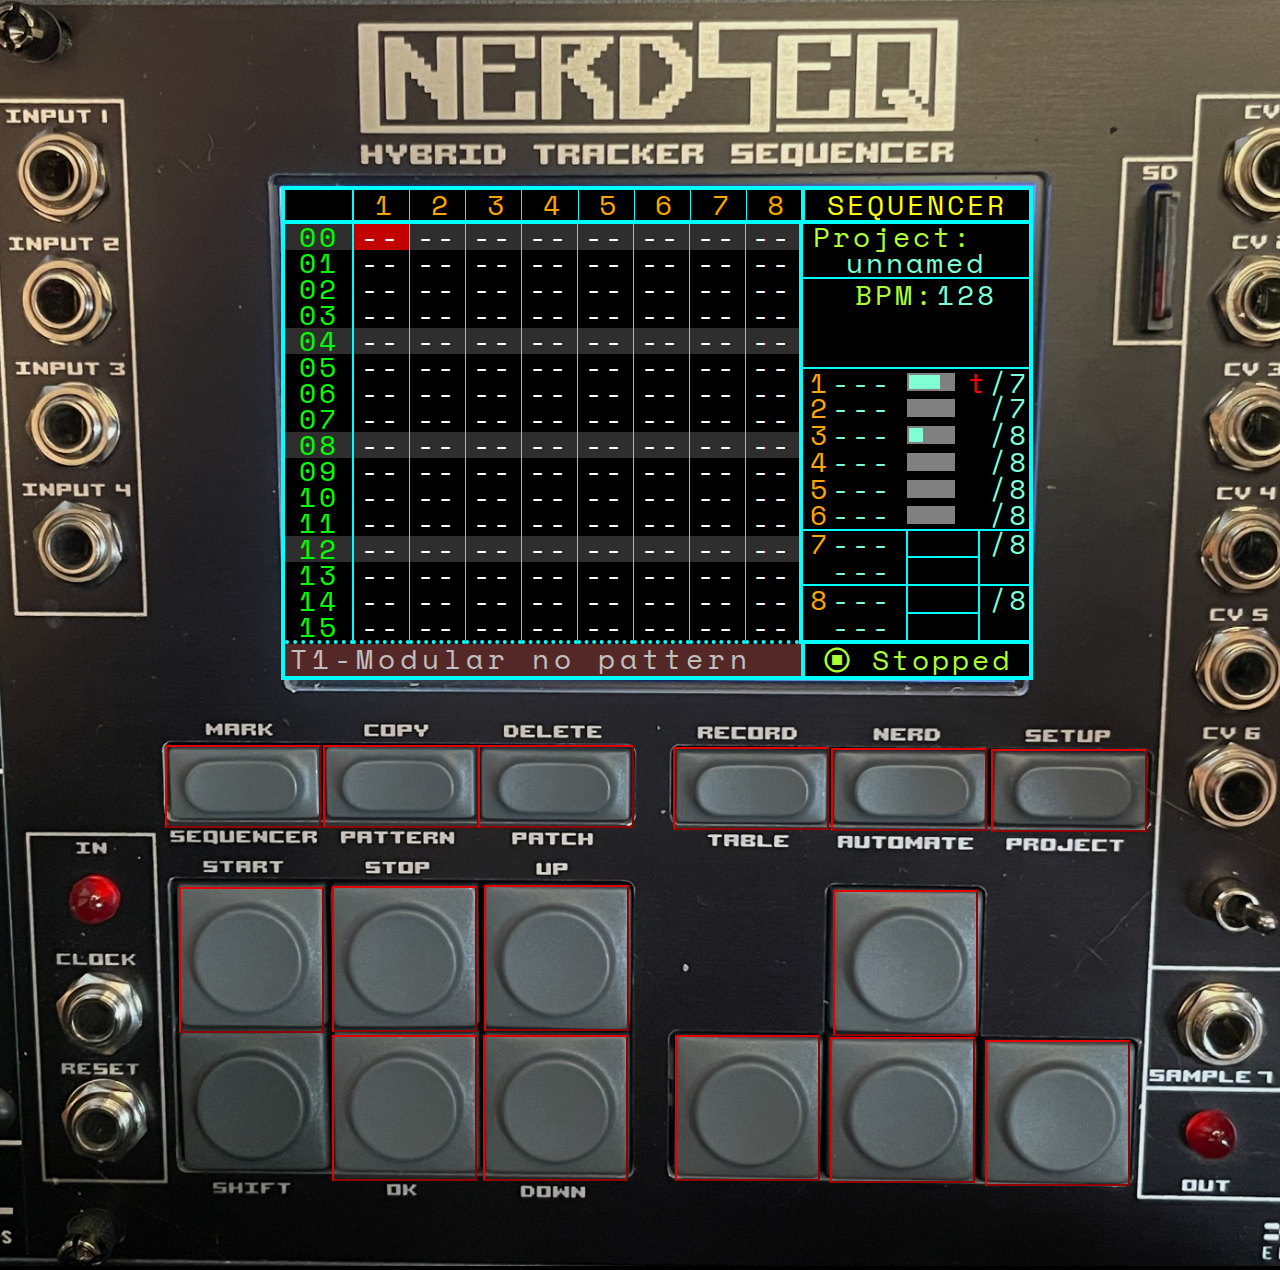
==== index.html @ 9faca922 "Got systemMenu moving of selected item to work. Moved general functions into menu.js so can be used " ====
<!DOCTYPE html>
<html>
  <!--------------------------------------------------------------------------------->
  <!-- the header has all the includes -->
  <!--------------------------------------------------------------------------------->
  <header>
    <script src="https://ajax.googleapis.com/ajax/libs/jquery/3.4.0/jquery.min.js"></script>
    <script src="js/buttons.js"></script>
    <script src="js/main.js"></script>
    <script src="js/menus.js"></script>
    <script src="js/projectData.js"></script>
    <script src="js/sequencerScreen.js"></script>    
    <script src="js/patternScreen.js"></script>    
    <script src="js/patchScreen.js"></script>    
    <script src="js/tableScreen.js"></script>   

    <script src="js/contextMenu.js"></script>    
    <script src="js/screenSelectMenu.js"></script>    
    <script src="js/projectMenu.js"></script>    
    <script src="js/systemMenu.js"></script>    

    <script src="js/automateScreen.js"></script> 
    <script src="js/envelopeScreen.js"></script> 
    <script src="js/i2cScreen.js"></script> 
    <script src="js/inputRecordScreen.js"></script> 
    <script src="js/mappingScreen.js"></script> 
    <script src="js/midiScreen.js"></script> 
    <script src="js/randomRangesScreen.js"></script> 
    <script src="js/scaleQuantizeScreen.js"></script> 
    <script src="js/trackScreen.js"></script> 

    <link rel="preconnect" href="https://fonts.googleapis.com">
    <link rel="preconnect" href="https://fonts.gstatic.com" crossorigin>

    <!-- Load in Space Mono font from Google. Not using pixelated one because couldn't find adequaet match -->
    <link href="https://fonts.googleapis.com/css2?family=Space+Mono:ital,wght@0,400;0,700;1,400;1,700&family=VT323&display=swap" rel="stylesheet">

    <!-- Load in material symbols font so can display things like pause/play/record/musical note/etc.
         Note: setting specific opsz=30, wght=600, fill=0, GRAD=200 to get icons to look good.
         This is described at https://developers.google.com/fonts/docs/material_symbols -->
    <link href="https://fonts.googleapis.com/css2?family=Material+Symbols+Outlined:opsz,wght,FILL,GRAD@30,600,0,200" rel="stylesheet" /> 

    <!-- Load in all the css files -->
    <link rel="stylesheet" type="text/css" href="css/nerdseqLayout.css">
    <link rel="stylesheet" type="text/css" href="css/colors.css">
    <link rel="stylesheet" type="text/css" href="css/allScreens.css">
    <link rel="stylesheet" type="text/css" href="css/allMenus.css">
    <link rel="stylesheet" type="text/css" href="css/sequencer.css">
    <link rel="stylesheet" type="text/css" href="css/projectMenu.css">
  </header>

  
  <body>
    <!--------------------------------------------------------------------------------->
    <!-- the virtual Nerdseq -->
    <!--------------------------------------------------------------------------------->

    <!-- Display picture of Nerdseq. The width of course affects where the virtual buttons need to be located -->
    <image src='images/fullNerdseqModule.jpg' style='width:1500px; min-width:1500px'/>

    <!-- Create mostly transparent html buttons over physical buttons so can get click events -->
    <button id='sequencer' class='rectangleButton' 
      onclick='sequencerClicked(event)' oncontextmenu='sequencerClicked(event)'></button>
    <button id='pattern' class='rectangleButton' 
      onclick='patternClicked(event)' oncontextmenu='patternClicked(event)'></button>
    <button id='patch' class='rectangleButton' 
      onclick='patchClicked(event)' oncontextmenu='patchClicked(event)'></button>
    <button id='table' class='rectangleButton' 
      onclick='tableClicked(event)' oncontextmenu='tableClicked(event)'></button>
    <button id='automate' class='rectangleButton' 
      onclick='automateClicked(event)' oncontextmenu='automateClicked(event)'></button>
    <button id='project' class='rectangleButton' 
      onclick='projectClicked(event)' oncontextmenu='projectClicked(event)'></button>

    <button id='start' class='squareButton' 
      onclick='startClicked(event)' oncontextmenu='startClicked(event)'></button>
    <button id='stop' class='squareButton' 
      onclick='stopClicked(event)' oncontextmenu='stopClicked(event)'></button>
    <button id='up' class='squareButton' 
      onclick='upClicked(event)' oncontextmenu='upClicked(event)'></button>
    <button id='ok' class='squareButton' 
      onclick='okClicked(event)' oncontextmenu='okClicked(event)'></button>
    <button id='down' class='squareButton' 
      onclick='downClicked(event)' oncontextmenu='downClicked(event)'></button>

    <button id='upArrow'   class='squareButton' 
      onclick='upArrowClicked(event)' oncontextmenu='upArrowClicked(event)'></button>
    <button id='downArrow' class='squareButton' 
      onclick='downArrowClicked(event)' oncontextmenu='downArrowClicked(event)'></button>
     <button id='leftArrow'   class='squareButton' 
      onclick='leftArrowClicked(event)' oncontextmenu='leftArrowClicked(event)'></button>
    <button id='rightArrow' class='squareButton' 
      onclick='rightArrowClicked(event)' oncontextmenu='rightArrowClicked(event)'></button>     
  </body>


  <!-- Create all the tables that will be the virtual screens for the NerdSeq -->

  <!--------------------------------------------------------------------------------->
  <!-- the Sequencer Screen -->
  <!--------------------------------------------------------------------------------->
  <table id='sequencerScreen' class='virtualScreen virtualScreenContainer'>
    <tr>
      <td id='topLeftCell' class='topCell columnHeader rowHeader'></td>
      <td class='columnHeader trackHeader'>1</td>
      <td class='columnHeader trackHeader'>2</td>
      <td class='columnHeader trackHeader'>3</td>
      <td class='columnHeader trackHeader'>4</td>
      <td class='columnHeader trackHeader'>5</td>
      <td class='columnHeader trackHeader'>6</td>
      <td class='columnHeader trackHeader'>7</td>
      <td class='columnHeader trackHeader widerBorderOnRight'>8</td>
      <td class='screenTitle'>Sequencer</td>
    </tr>
    <tr>
      <td colspan='9'>
        <!-- The sequencesTable is created via javascript -->
        <table id='sequencesTable' class='widerBorderOnBottom widerBorderOnTop widerBorderOnRight'></table>
      </td>
      <td>
        <!-- The sequencerSideTable -->
        <table id='sequencerSideTable' class='widerBorderOnBottom widerBorderOnTop'>
          <!-- Display SEQUENCER as screen name, and the Project name -->
          <tr class='smallerLineHeight'>
            <td id='projectLabel' class='label rightAlignedLabel' colspan=5>Project:</td></td>
          </tr>
          <tr class='borderOnBottom'>
            <td class='projectName changeable' colspan=5></td>
          </tr>

          <!-- Display BPM, Pitch, and Edit in a small table in sidebar called 'innerTable' -->
          <tr class='borderOnBottom'><td colspan=5>
            <table id='innerTable'>
              <tr>
                <td class='label rightAlignedLabel'>BPM:</td><td class='tempo changeable alignedChangeable'></td>
              </tr>
              <tr id='transposeRow'>
                <td class='label rightAlignedLabel'>Pitch:</td><td id='transpose' class='transpose changeable alignedChangeable'></td>
              </tr>
              <tr id='editingRow'>
                <td class='label rightAlignedLabel'>Edit:</td><td id='editElement' class='editElement changeable alignedChangeable'></td>
              </tr>
            </table>
          </td></tr>
    
          <!-- Display of current note info per track -->
          <tr class='smallerLineHeight'>
            <td class='trackHeader'>1</td><td id='note1' class='changeable note'>---</td><td class='mod'><div class='modBackground'><div id='mod1' class='modForeground'></div></div></td><td class='trigger'>t</td><td class='changeable clockDiv'>/7</td>
          </tr>
          <tr>
            <td class='trackHeader'>2</td><td id='note2' class='changeable note'>---</td><td class='mod'><div class='modBackground'><div id='mod2' class='modForeground'></div></div></td><td class='trigger'></td><td class='changeable clockDiv'>/7</td>
          </tr>
          <tr>
            <td class='trackHeader'>3</td><td id='note3' class='changeable note'>---</td><td class='mod'><div class='modBackground'><div id='mod3' class='modForeground'></div></div></td><td class='trigger'></td><td class='changeable clockDiv'>/8</td>
          </tr>
          <tr>
            <td class='trackHeader'>4</td><td id='note4' class='changeable note'>---</td><td class='mod'><div class='modBackground'><div id='mod4' class='modForeground'></div></div></td><td class='trigger'></td><td class='changeable clockDiv'>/8</td>
          </tr>
          <tr>
            <td class='trackHeader'>5</td><td id='note5' class='changeable note'>---</td><td class='mod'><div class='modBackground'><div id='mod5' class='modForeground'></div></div></td><td class='trigger'></td><td class='changeable clockDiv'>/8</td>
          </tr>
          <tr class='borderOnBottom'>
            <td class='trackHeader'>6</td><td id='note6' class='changeable note'>---</td><td class='mod'><div class='modBackground'><div id='mod6' class='modForeground'></div></div></td><td class='trigger'></td><td class='changeable clockDiv'>/8</td>
          </tr>
          
          <tr>
            <td class='trackHeader'>7</td><td id='note7' class='changeable note'>---</td><td class='waveImage' colspan=2></td><td class='changeable clockDiv'>/8</td>
          </tr>
          <tr class='borderOnBottom'>
            <td class='trackHeader'></td><td id='note7' class='changeable note'>---</td><td class='waveImage' colspan=2></td><td class='changeable clockDiv'></td>
          </tr>
          <tr>
            <td class='trackHeader'>8</td><td id='note8' class='changeable note'>---</td><td class='waveImage' colspan=2></td><td class='changeable clockDiv'>/8</td>
          </tr>
          <tr class='borderOnBottom'>
            <td class='trackHeader'></td><td id='note7' class='changeable note'>---</td><td class='waveImage' colspan=2></td><td class='changeable clockDiv'></td>
          </tr>
        </table>
      </td>
    </tr>  
    <tr>
      <td id='sequencerHelp' class='help widerBorderOnRight' colspan='9'>This is help area</td>
      <td id='clock' class='label'>
        <span id='stopPlayRecordIcon' class='material-symbols-outlined'>stop_circle</span>&nbsp;Stopped
      </td>
    </tr>
  </table>
  
  <script>
    sequencerObject.createSequences();
  </script>

  
  <!--------------------------------------------------------------------------------->
  <!-- the Sequencer Screen Context Menu -->
  <!--------------------------------------------------------------------------------->
  <table id='sequencerScreenContextMenu' class='virtualScreen virtualScreenContainer'>
    <tr>
      <td>Sequencer Screen Context Menu</td><td>F-9</td><td>C#-4</td>
    </tr>
    <tr>
      <td>21</td><td>F-9</td><td>C#-4</td>
    </tr>
  </table>
  

  <!--------------------------------------------------------------------------------->
  <!-- the Pattern Screen -->
  <!--------------------------------------------------------------------------------->
  <table id='patternScreen' class='virtualScreen virtualScreenContainer'>
    <tr class='widerBorderOnBottom titleRow'>
      <td></td><td class='screenTitle'>Pattern Screen</td>
    </tr>
    <tr style='height=100%'>
      <td>This is where the content will go</td><td></td>
    </tr>
  </table>

  <!--------------------------------------------------------------------------------->
  <!-- the Pattern Screen Context Menu -->
  <!--------------------------------------------------------------------------------->
  <table id='patternScreenContextMenu' class='virtualScreen virtualScreenContainer'>
    <tr>
      <td>Pattern Screen Context Menu</td><td>F-9</td><td>C#-4</td>
    </tr>
    <tr>
      <td>21</td><td>F-9</td><td>C#-4</td>
    </tr>
  </table>


  <!--------------------------------------------------------------------------------->
  <!-- the Patch Screen -->
  <!--------------------------------------------------------------------------------->
  <table id='patchScreen' class='virtualScreen virtualScreenContainer'>
    <tr class='widerBorderOnBottom titleRow'>
      <td></td><td class='screenTitle'>Patch Screen</td>
    </tr>
    <tr style='height=100%'>
      <td>This is where the content will go</td><td></td>
    </tr>
  </table>

  
  <!--------------------------------------------------------------------------------->
  <!-- the Table Screen -->
  <!--------------------------------------------------------------------------------->
  <table id='tableScreen' class='virtualScreen virtualScreenContainer'>
    <tr class='widerBorderOnBottom titleRow'>
      <td></td><td class='screenTitle'>Table Screen</td>
    </tr>
    <tr style='height=100%'>
      <td>This is where the content will go</td><td></td>
    </tr>
  </table>

  
  <!--------------------------------------------------------------------------------->
  <!-- the Screen Select Menu (via the repurposed Automate button) -->
  <!--------------------------------------------------------------------------------->
  <div id='screenSelectMenu' class='virtualScreenContainer menuContainer'>
    <table class='virtualScreen menu'>
      <tr class='titleRow'>
        <td id='projectLabelId'><span id='projectLabel' class='label'>Project:</span><span class='projectName changeable'></span></td><td class='screenTitle'>Screen Menu</td>
      </tr>

      <tr><td class='label'>Sequencer</td><td><span id='sequencer' class='editable'>--></span></td></tr>
      <tr><td class='label'>Pattern</td><td><span id='pattern' class='editable'>--></span></td></tr>
      <tr><td class='label'>Patch</td><td><span id='patch' class='editable'>--></span></td></tr>
      <tr class='endOfGroup'><td class='label'>Table</td><td><span id='table' class='editable'>--></span></td></tr>
      
      <tr><td class='label'>Automation Setup</td><td><span id='automate' class='editable'>--></span></td></tr>
      <tr><td class='label'>Envelope Setup</td><td><span id='envelope' class='editable'>--></span></td></tr>
      <tr><td class='label'>I2C Setup</td><td><span id='i2c' class='editable'>--></span></td></tr>
      <tr><td class='label'>Input/Record Setup</td><td><span id='inputRecord' class='editable'>--></span></td></tr>
      <tr><td class='label'>Mapping Setup</td><td><span id='mapping' class='editable'>--></span></td></tr>
      <tr><td class='label'>Midi Setup</td><td><span id='midi' class='editable'>--></span></td></tr>
      <tr><td class='label'>Random Ranges Setup</td><td><span id='randomRanges' class='editable'>--></span></td></tr>
      <tr><td class='label'>Scale/Quantize Setup</td><td><span id='scaleQuantize' class='editable'>--></span></td></tr>
      <tr class='endOfGroup'><td class='label'>Track Setup</td><td><span id='track' class='editable'>--></span></td></tr>
      
      <tr><td class='label'></td><td id='closeMenu' class='editable'>Close Menu</td></tr>

      <tr class='helpRow'><td id='screenSelectMenuHelp' class='help' colspan='2'></td></tr>
    </table>
  </div>

  <!--------------------------------------------------------------------------------->
  <!-- the Project Menu -->
  <!--------------------------------------------------------------------------------->
  <div id='projectMenu' class='virtualScreenContainer menuContainer'>
    <table class='virtualScreen menu'>
      <tr class='titleRow'>
        <td id='projectLabelId'><span id='projectLabel' class='label'>Project:</span><span class='projectName changeable'></span></td><td class='screenTitle'>Project Menu</td>
      </tr>
  
      <tr><td class='label'>Load Project</td><td><span id='loadProject' class='editable'>--></span></td></tr>
      <tr><td class='label'>Save Project</td><td><span id='saveProject' class='editable'>--></span></td></tr>
      <tr class='endOfGroup'><td class='label'>Clear Project data</td><td><span id='clearProject' class='editable'>--></span></td></tr>

      <tr><td class='label'>Load Sample</td><td><span id='loadSample' class='editable'>--></span></td></tr>
      <tr><td class='label'>Load Sampleblock</td><td><span id='loadSampleBlock' class='editable'>--></span></td></tr>
      <tr class='endOfGroup'><td class='label'>Save Sampleblock</td><td><span id='saveSampleBlock' class='editable'>--></span></td></tr>

      <tr><td class='label'>Tempo</td><td><div><span id='tempo' class='tempo editable'></span> BPM</div></td></tr>
      <tr><td class='label'>Swing</td><td><span id='swing' class='swing editable'></span></td></tr>
      <tr><td class='label'>Main Clock</td><td><span id='mainClock' class='mainClock editable'></span> steps</td></tr>
      <tr><td class='label'>Live Cue Points</td><td><span id='liveCuePoints' class='liveCuePoints editable'></span> steps</td></tr>
      <tr><td class='label'>Clock In</td><td><span id='clockIn' class='clockIn editable'></span></td></tr>
      <tr class='endOfGroup'><td class='label'>Clock Out</td><td><span id='clockOut' class='clockOut editable'></span></td></tr>
      
      <tr><td class='label'> Pitch Transpose</td><td><span id='transpose' class='transpose editable'></span></td></tr>
      <tr class='endOfGroup'><td class='label'>Scale</td><td id='scaleTd'><span id='scale' class='scale editable'></span</td></tr>
      
      <tr class='endOfGroup'><td class='label'>Editing</td><td><span id='editElement' class='editElement editable'></span</td></tr>
      
      <tr><td class='label'></td><td id='closeMenu' class='editable'>Close Menu</td></tr>
      
      <tr class='helpRow'><td id='help' class='help' colspan='2'></td></tr>
    </table>
  </div>

  
  <!--------------------------------------------------------------------------------->
  <!-- the System Menu (for the "Setup" button) -->
  <!--------------------------------------------------------------------------------->
  <div id='systemMenu' class='virtualScreenContainer menuContainer'>
    <table class='virtualScreen menu'>
      <tr class='titleRow'>
        <td class='screenTitle' colspan=2>System Parameters Menu</td>
      </tr>

      <tr><td class='label'>Screensaver</td><td><div><span id='screensaver' class='screensaver editable'></span></div></td></tr>
      <tr><td class='label'>Autosave on Screensave</td><td><div><span id='autosaveScreensave' class='autosaveScreensaver editable'></span></div></td></tr>
      <tr><td class='label'>Autoload Project</td><td><div><span id='autoloadProject' class='autoloadProject editable'></span></div></td></tr>
      <tr class='endOfGroup'><td class='label'>Show backup folder</td><td><div><span id='showBackupFolder' class='autoloadProject editable'></span></div></td></tr>
      
      <tr><td class='label'>User interface setup</td><td><span id='userInterfaceSetup' class='editable'>--></span></td></tr>
      <tr><td class='label'>Key press delay</td><td><div><span id='keyPressDelay' class='keyPressDelay editable'></span></div></td></tr>
      <tr><td class='label'>Key hold repeat</td><td><div><span id='keyHoldRepeat' class='keyHoldRepeat editable'></span></div></td></tr>
      <tr class='endOfGroup'><td class='label'>Navigation wrap</td><td><div><span id='navigationWrap' class='navigationWrap editable'></span></div></td></tr>

      <tr><td class='label'>Auto gate on note</td><td><div><span id='autoGateOnNote' class='autoGateOnNote editable'></span></div></td></tr>
      <tr class='endOfGroup'><td class='label'>Auto gate timeout</td><td><div><span id='autoGateTimeout' class='autoGateTimeout editable'></span></div></td></tr>

      <tr><td class='label'>Auto fill in trigger</td><td><div><span id='autoFillInTrigger' class='autoFillInTrigger editable'></span></div></td></tr>
      <tr><td class='label'>Auto remove trigger</td><td><div><span id='autoRemoveTrigger' class='autoRemoveTrigger editable'></span></div></td></tr>
      <tr><td class='label'>Default trigger type</td><td><div><span id='defaultTriggerType' class='defaultTriggerType editable'></span></div></td></tr>
      <tr class='endOfGroup'><td class='label'>Trigger delay reach</td><td><div><span id='triggerDelayReach' class='triggerDelayReach editable'></span></div></td></tr>

      <tr class='endOfGroup'><td class='label'>Reset FX on seq stop</td><td><div><span id='resetFxOnSeqStop' class='resetFxOnSeqStop editable'></span></div></td></tr>

      <!-- Just for the Pattern Screen -->
      <!-- use better name, like maybe "Highlight Nth Pattern step" instead of "Row highlight amount"-->
      <tr><td class='label'>Highlight Nth step</td><td><div><span id='rowHighlightAmount' class='rowHighlightAmount editable'></span></div></td></tr>
      <!-- use better name, like "Pattern step jump" instead of "Edit Steps" -->
      <tr><td class='label'>Pattern step jump</td><td><div><span id='editSteps' class='editSteps editable'></span></div></td></tr>
      <!-- FIXME use better name instead of 'Pattern scroll'. This is for the Pattern window for when playing. Auto scrolls to show current row being played. Useful only when playing but not editing a pattern -->
      <tr><td class='label'>Auto scroll pattern</td><td><div><span id='patternScroll' class='patternScroll editable'></span></div></td></tr>
      <tr><td class='label'>New Pattern length</td><td><div><span id='newPatternLength' class='newPatternLength editable'></span></div></td></tr>
      <tr class='endOfGroup'><td class='label'>Pattern launch type</td><td><div><span id='patternLaunchType' class='patternLaunchType editable'></span></div></td></tr>

      <tr class='endOfGroup'><td class='label'>Default Groove ticks</td><td><div><span id='defaultGrooveTicks' class='defaultGrooveTicks editable'></span></div></td></tr>

      <!-- not needed because should always show decimal values if at all possible
      <tr><td class='label'>Show decimal values</td><td><div><span id='showDecimalValues' class='showDecimalValues editable'></span></div></td></tr>
      -->

      <!-- OK to enter is such a useful feature it should always be on
      <tr><td class='label'>Ok to enter Screens</td><td><div><span id='okToEnterScreens' class='okToEnterScreens editable'></span></div></td></tr>
      -->
      
      <tr><td class='label'>Confirm Seq. Stop</td><td><div><span id='confirmSeqStop' class='confirmSeqStop editable'></span></div></td></tr>

      <!-- FIXME use 'Play FX when editing' instead of 'Play editing FX'. This is for the Pattern or Table screens -->
      <tr class='endOfGroup'><td class='label'>Play FX when editing</td><td><div><span id='playEditingFx' class='playEditingFx editable'></span></div></td></tr>
      
      <tr class='endOfGroup'><td class='label'>Calibrate</td><<td><span id='calibrate' class='editable'>--></span></td></tr>

      <tr><td class='label'>Video Expander</td><td><div><span id='videoExpander' class='videoExpander editable'></span></div></td></tr>
      <tr><td class='label'>Midi Expander</td><td><div><span id='midiExpander' class='midiExpander editable'></span></div></td></tr>
      <tr><td class='label'>Sega Gamepad Setup</td><<td><span id='segaGamepadSetup' class='editable'>--></span></td></tr>
      <tr class='endOfGroup'><td class='label'>Expander FW update</td><<td><span id='expanderFirmwareUpdate' class='editable'>--></span></td></tr>

      <tr><td class='label'>Compact Patterns</td><td><span id='compacePatterns' class='editable'>--></span></td></tr>
      <tr><td class='label'>Compact Tables</td><td><span id='compaceTables' class='editable'>--></span></td></tr>
      <tr class='endOfGroup'><td class='label'>Compact Patches</td><td><span id='compacePatches' class='editable'>--></span></td></tr>

      <!-- Just for internal use -->
      <tr><td class='label'>Debug</td><td><div><span id='debug' class='debug editable'></span></div></td></tr>
      <!-- Soft reset only works sif in debug mode -->
      <tr class='endOfGroup'><td class='label'>Soft reset</td><<td><span id='softReset' class='editable'>--></span></td></tr>
      
      <tr><td class='label'></td><td id='closeMenu' class='editable'>Close Menu</td></tr>
      
      <tr class='helpRow'><td id='help' class='help' colspan='2'></td></tr>
    </table>
  </div>


  <!--------------------------------------------------------------------------------->
  <!-- the Automate Setup Screen -->
  <!--------------------------------------------------------------------------------->
  <table id='automateScreen' class='virtualScreen virtualScreenContainer'>
    <tr class='widerBorderOnBottom titleRow'>
      <td></td><td class='screenTitle'>Automation Setup</td>
    </tr>
    <tr style='height=100%'>
      <td>This is where the content will go</td><td></td>
    </tr>
  </table>

    
  <!--------------------------------------------------------------------------------->
  <!-- the Envelope Setup Screen -->
  <!--------------------------------------------------------------------------------->
  <table id='envelopeScreen' class='virtualScreen virtualScreenContainer'>
    <tr class='widerBorderOnBottom titleRow'>
      <td></td><td class='screenTitle'>Envelope Setup</td>
    </tr>
    <tr style='height=100%'>
      <td>This is where the content will go</td><td></td>
    </tr>
  </table>
  
  <!--------------------------------------------------------------------------------->
  <!-- the I2C Setup Screen -->
  <!--------------------------------------------------------------------------------->
  <table id='i2cScreen' class='virtualScreen virtualScreenContainer'>
    <tr class='widerBorderOnBottom titleRow'>
      <td></td><td class='screenTitle'>I2C Setup</td>
    </tr>
    <tr style='height=100%'>
      <td>This is where the content will go</td><td></td>
    </tr>
  </table>
  
  <!--------------------------------------------------------------------------------->
  <!-- the Input/Record Setup Screen -->
  <!--------------------------------------------------------------------------------->
  <table id='inputRecordScreen' class='virtualScreen virtualScreenContainer'>
    <tr class='widerBorderOnBottom titleRow'>
      <td></td><td class='screenTitle'>Input/Record Setup</td>
    </tr>
    <tr style='height=100%'>
      <td>This is where the content will go</td><td></td>
    </tr>
  </table>
  
  <!--------------------------------------------------------------------------------->
  <!-- the Mapping Setup Screen -->
  <!--------------------------------------------------------------------------------->
  <table id='mappingScreen' class='virtualScreen virtualScreenContainer'>
    <tr class='widerBorderOnBottom titleRow'>
      <td></td><td class='screenTitle'>Mapping      frandSetup</td>
    </tr>
    <tr style='height=100%'>
      <td>This is where the content will go</td><td></td>
    </tr>
  </table>
  
  <!--------------------------------------------------------------------------------->
  <!-- the Midi Setup Screen -->
  <!--------------------------------------------------------------------------------->
  <table id='midiScreen' class='virtualScreen virtualScreenContainer'>
    <tr class='widerBorderOnBottom titleRow'>
      <td></td><td class='screenTitle'>Midi Setup</td>
    </tr>
    <tr style='height=100%'>
      <td>This is where the content will go</td><td></td>
    </tr>
  </table>
  
  <!--------------------------------------------------------------------------------->
  <!-- the Random Setup Screen -->
  <!--------------------------------------------------------------------------------->
  <table id='randomRangesScreen' class='virtualScreen virtualScreenContainer'>
    <tr class='widerBorderOnBottom titleRow'>
      <td></td><td class='screenTitle'>Random Ranges Setup</td>
    </tr>
    <tr style='height=100%'>
      <td>This is where the content will go</td><td></td>
    </tr>
  </table>
  
  <!--------------------------------------------------------------------------------->
  <!-- the Scale/Quantize Setup Screen -->
  <!--------------------------------------------------------------------------------->
  <table id='scaleQuantizeScreen' class='virtualScreen virtualScreenContainer'>
    <tr class='widerBorderOnBottom titleRow'>
      <td></td><td class='screenTitle'>Scale/Quantize Setup</td>
    </tr>
    <tr style='height=100%'>
      <td>This is where the content will go</td><td></td>
    </tr>
  </table>

  <!--------------------------------------------------------------------------------->
  <!-- the Track Setup Screen -->
  <!--------------------------------------------------------------------------------->
  <table id='trackScreen' class='virtualScreen virtualScreenContainer'>
    <tr class='widerBorderOnBottom titleRow'>
      <td></td><td class='screenTitle'>Track Setup</td>
    </tr>
    <tr style='height=100%'>
      <td>This is where the content will go</td><td></td>
    </tr>
  </table>
  
  
  <!--------------------------------------------------------------------------------->
  <!-- Startup by displaying the Sequencer Screen -->
  <!--------------------------------------------------------------------------------->
  <script>
    // Display the current values of the project data
    _project.updateUI();
    
    // Start by making visible the Sequencer Screen
    displaySequencerScreen();
  </script>
<html>
---- css/nerdseqLayout.css ----
/* Must match the NerdSeq module picture, including its size,  being used. 
   Specifies the location and size of the screen and theh buttons on the 
   module.
*/

/* For background of the page */
body {
  margin: 0;
  padding: 0;
  background: black;
}

/* Sets the location of all the virtual screens */
.virtualScreenContainer{
  position: absolute;
  top: 186px;
  left: 281px;
  width: 752px;
  height: 494px;

  /* Initially hide all screens and menus */
  visibility: hidden;
}

/* Make the buttons look the same */
.squareButton {
  position: absolute;
  border-color: rgba(230, 0, 0, 1.0);
  /* Make the virtual bustons mostly transparent so can see physical button */
  background: rgba(255, 255, 255, 0.1);;        
  width: 145px;
  height: 146px;
}

.rectangleButton {
  position: absolute;
  border-color: rgba(230, 0, 0, 1.0);
  background: rgba(255, 255, 255, 0.1);;        
  width: 156px;
  height: 83px;        
}

/* set location of virtual buttons */
#sequencer {
  top: 745px;
  left: 165px;
}

#pattern {
  top: 745px;
  left: 323px;        
}

#patch {
  top: 745px;
  left: 478px;        
}

#table {
  top: 747px;
  left: 673px;
}

#automate {
  top: 748px;
  left: 831px;
}

#project {
  top: 749px;
  left: 991px;
}

#start {
  top: 887px;
  left: 179px;
}

#stop {
  top: 886px;
  left: 332px;
}

#up {
  top: 885px;
  left: 484px;
}

#ok {
  top: 1035px;
  left: 332px;
}

#down {
  top: 1035px;
  left: 483px;
}

#upArrow {
  top: 890px;
  left: 833px;
}

#downArrow {
  top: 1037px;
  left: 830px;
}

#leftArrow {
  top: 1035px;
  left: 675px;
}

#rightArrow {
  top: 1040px;
  left: 985px;
}
---- css/colors.css ----
/* Set the color variables for each element */
:root {
  --tableBackgroundColor: black;
  --borderColor: cyan;
  --menuBorderColor: rgb(200, 50, 50);
  --menuSelectedItemBackgroundColor: rgb(60, 60, 60);
  --menuBackgroundColor: rgb(45,35,35);
  --titleColor: yellow;
  --menuTitleColor: yellow;
  --labelColor: greenyellow;
  --changeableColor: aquamarine;
  --editableColor: white;
  --editableBackgroundColor: var(--tableBackgroundColor);
  --selectedFontColor: white;
  --selectedBackgroundColor: rgb(195, 0, 0);
  --trackHeaderColor: orange;
  --rowHeaderColor: lime;
  --helpColor: silver;
  --helpBackgroundColor: rgb(85,40,40);
  --rowHighlightColor: rgb(46, 46, 46);
  --markingBorderColor: red;
  --triggerColor: red;
}
---- css/allScreens.css ----
/* CSS that pertains to all of the screens */

/* Settings for ALL of the virtual screens */
.virtualScreen {
  font-family: "Space Mono", monospace;
  /* font-weight: bold; */ /* Though bold matches zoomed in picture, normal weight looks better */
  font-style: normal;
  font-size: 28px;

  /* Even using bold, need to add letter spacing to Space Mono to match the actual NerdSeq display */
  letter-spacing: 3px;
  
  background: var(--tableBackgroundColor);
  color: white; /* default font color. Should be overridden with a variable color */
  border: 4px solid var(--borderColor); /* The border around the table, not inside */
  border-spacing: 0px; /* needed to remove extra padding */

  /* So that can specify borders for entire rows in the table */
  border-collapse: collapse;
}

/* For all menus */
.menu {
  border: 4px solid var(--menuBorderColor);

  background-color: var(--menuBackgroundColor);
}

/* For strange reason need to specify border color for rows of menus explicitly */
.menu tr {
  border-color: var(--menuBorderColor) !important;
}

.menuContainer .menu {
  /* center the menu within the div */
  margin-left: auto;
  margin-right: auto;
}

.menuContainer {
  /* For menus still displaying the previous window. But grey it out */
  background-color: rgb(0,0,0,0.6);
}

/* For highlighting menu row of currently selected item */
.menuSelectedItem {
  background-color: var(--menuSelectedItemBackgroundColor);
}

/* For the symbols like play/stop/record need to adjust how they are displayed 
   so they match the font used. List of symbols that can be used is at 
   https://fonts.google.com/icons?icon.category=Audio%26Video . Remember that
   icons are specified not by a character code but by a string like 'home' in
   the inner html. Key icons are 'play_arrow', 'pause', 'stop', 'fiber_manual_record',
   'pause_circle', 'play_circle', 'stop_circle', 'musical_note' */
.material-symbols-outlined {
  font-size: 30px;
  vertical-align: bottom;
}

.titleRow {
    border-bottom: 3px solid;
    line-height: 28px;
    height: 28px;
}

.screenTitle {
  color: var(--titleColor);
  text-transform: uppercase;
  text-align: center;
  white-space: nowrap;
  border-left: 3px solid var(--borderColor);
}

.menu .screenTitle {
  /* Use different color for menu titles */
  color: var(--menuTitleColor);
}

.label {
  color: var(--labelColor);
}

/* For text that is changeable, but not directly editable. The changing of the value happens elsewhere */
.changeable {
  color: var(--changeableColor);
}

/* For properties that user can directly change */
.editable {
  color: var(--editableColor);
  /* not needed FIXME background-color: var(--editableBackgroundColor); */
}

.selected {
  /* Since other classes might set the colors and since cannot set order of the way
     classes are maintained in the classList, which is actually a set, need to mark
     these styles as !important so that they take precedence. */
  color: var(--selectedFontColor) !important;
  background-color: var(--selectedBackgroundColor) !important;
}

.trackHeader {
  color: var(--trackHeaderColor);
}

.trigger {
  color: var(--triggerColor);
}

.columnHeader {
  border-right: 1px solid var(--borderColor);
  
  /* even with text-align: center some left padding is needed to truly center */
  padding-left: 6px !important;
}

.rowHeader {
  color: var(--rowHeaderColor);
  
  /* even with text-align: center some left padding is needed to truly center */
  padding-left: 6px;

  /* Make border on right wider */
  border-right: 2px solid var(--borderColor) !important;
}

.rowToHighlight {
  background-color: var(--rowHighlightColor);
}

.help {
  color: var(--helpColor);
  background-color: var(--helpBackgroundColor);
  text-align: left !important;
  padding-left: 5px !important;
  padding-bottom: 2px !important;
  white-space: nowrap;
  
  /* So that can fit only as many characers as in the actual Nerdseq */
  letter-spacing: 5px;
}

.borderOnBottom {
  border-bottom: 2px solid var(--borderColor);
}
.widerBorderOnBottom {
  border-bottom: 4px solid var(--borderColor);
}

.widerBorderOnTop {
  border-top: 4px solid var(--borderColor);
}

.widerBorderOnRight {
  border-right: 4px solid var(--borderColor) !important;
}

.borderIndicatingCanScrollUp {
  border-top-style: dotted;
}

.borderIndicatingCanScrollDown {
  border-bottom-style: dotted;
}

.sequenceNumber  {
  border-right: 2px solid var(--borderColor);
  border-bottom: 0px;
}

.sequenceCell  {
  border-right: 1px solid var(--borderColor);
  border-bottom: 0px;
}

.markingBorderColor {
  border-color: var(--markingBorderColor);
}
---- css/allMenus.css ----
/* css for all the menus */


.menuContainer {
    /* Want menus to be on top of other screens no matter what order they were created */
    z-index: 50;
}

.menuContainer .screenTitle  {
    padding-left: 5px;
    padding-right: 5px;
}

.menuContainer .endOfGroup{
    border-bottom: 1px solid;    
}

/* projectLabel is special case where don't want border */
.menuContainer #projectLabel {
    border-right: 0px;
}

.menuContainer tr {
  /* to get all rows to have small height */
  line-height: 24px;
}

.menuContainer td {
    /* To make the .editable elements have proper height when using selected color need to hide the overflow */
    overflow: hidden;
}

.menuContainer .editable {
    /* Having bit of horizontal padding makes it look much nicer */
    padding-left: 8px;
    padding-right: 2px;
}

.menuContainer .helpRow{
    border-top: 3px solid;
    /* So help row takes proper height even when no info to display */
    height: 32px;
}

.menuContainer #projectLabelId {
    border-right: 3px solid var(--menuBorderColor);
}

.menuContainer .label {
    padding-left: 8px;
    padding-right: 4px;

    border-right: 1px solid var(--menuBorderColor);
}
---- css/sequencer.css ----
/* CSS for the Sequencer Screen */

#sequencerScreen tr {
  /* trying to get all rows to have small height */
  line-height: 30px;
}

/* Every cell, except those overridden */
#sequencerScreen td {
  box-sizing: border-box;
  padding: 0px;
  text-align: center;
}

#sequencesTable {
  /* Trying to get cells to use specified width instead of computing width */  
  table-layout: fixed;
  width: 100%;
    
  /* So that can specify borders for entire rows in this table */
  border-collapse: collapse;

  /* set for each table to eliminate spacing */
  border-spacing: 0px;
}

/* For sequences screen all cells will be this width unless overridden. 
   Note that cannot just do this for #sequencerScreen because the title
   would get the width set and the table layout algo would them simply
   divide the table width into even cells, which would make them all wrong. */
#sequencesTable td {
  width: 56px;
  border-right: 1px solid var(--borderColor);
  /* If wanted horizontal borders then uncomment following line */  
  /* border-bottom: 1px solid var(--borderColor); */
}
#sequencerScreen .columnHeader {
  width: 56px;
}

/* For sequencerScreen the first column is a bit wider */
#sequencerScreen .rowHeader {
  width: 68px;
}

#sequencesTable tr {
  /* the secret to making cells have small height */
  line-height: 26px; 
}

#sequencerScreen #topLeftCell {
    /* For some strange reason need to make this cell slightly larger
    to get everything to line up properly */
    width: 70px;
}

/* Note, the actual Nerdseq can display 23 characters in help element */
#sequencerHelp {
    border-right-width: 2px;
}

#clock {
    padding-bottom: 2px;
}

/* To take full available space */
#sequencerSideTable {
    width: 100%;
    height: 100%;

    /* So that can specify borders for entire rows in this table */
    border-collapse: collapse;

    /* set for each table to eliminate spacing */
    border-spacing: 0px;
}

#sequencerSideTable tr {
    line-height: 26px;
}

/* Can be needed for side table */
#sequencerSideTable .smallerLineHeight {
    line-height: 25px;
}

#sequencerSideTable #projectLabel {
    text-align: left;
}

#sequencerSideTable .rightAlignedLabel {
    text-align: right;
    padding-left: 10px;
}

#sequencerSideTable .alignedChangeable {
    text-align: left;
}

#sequencerSideTable .trackHeader {
    padding-left: 4px;
}

#sequencerSideTable .note {
    text-align: left;
}

#sequencerSideTable .modBackground {
    background-color: grey;
    width: 44px;
    height: 14px;
    padding: 2px;
}

#sequencerSideTable .modForeground {
    background-color: var(--changeableColor);
    height: 100%;
    width: 0%;
}

/* The width should be set via javascript according to the value of the mod output */
#sequencerSideTable #mod1 {
    width: 70%; 
}
#sequencerSideTable #mod3 {
    width: 30%; 
}

/* For the trigger column in the right sidebar */
#sequencerSideTable .trigger {
    padding-left: 2px;
    max-width: 10px;
}

#sequencerSideTable .waveImage {
    border-right: 2px solid var(--borderColor);
    border-left: 2px solid var(--borderColor);
    border-bottom: 2px solid var(--borderColor);
}

#sequencerSideTable .clockDiv {
    text-align: right;
}
---- css/projectMenu.css ----
/* css for the Project Menu */

#projectMenu .virtualScreen {
    border-color: var(--menuBorderColor) !important;

    /* wide enough so can handle laegest values without changing size */
    width: 701px;
}

#projectMenu #scaleTd {
    /* Need to set the max width of the td for the scale since it changes size and don't want the whole table to be adjusted */
    width: 275px;
}
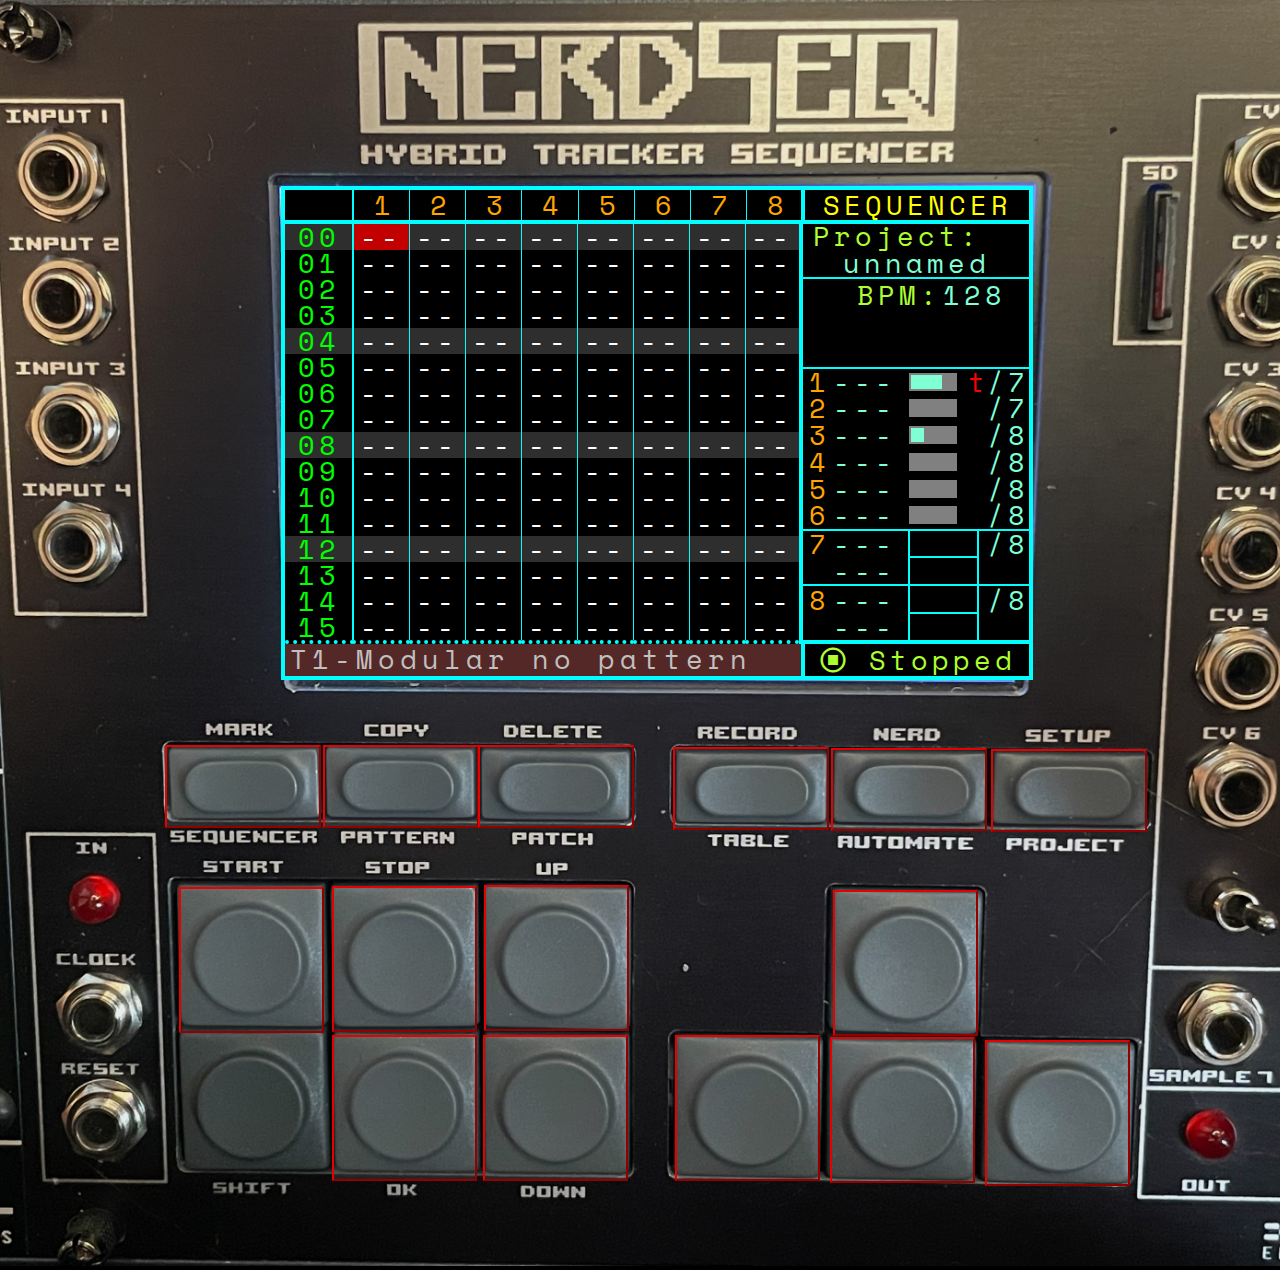
==== commit 42e11c90: "Refined menus. Got help for each row to work. Better layout and size, especially of .editable elemen" ====
--- a/index.html
+++ b/index.html
@@ -265,24 +265,24 @@
         <td id='projectLabelId'><span id='projectLabel' class='label'>Project:</span><span class='projectName changeable'></span></td><td class='screenTitle'>Screen Menu</td>
       </tr>
 
-      <tr><td class='label'>Sequencer</td><td><span id='sequencer' class='editable'>--></span></td></tr>
-      <tr><td class='label'>Pattern</td><td><span id='pattern' class='editable'>--></span></td></tr>
-      <tr><td class='label'>Patch</td><td><span id='patch' class='editable'>--></span></td></tr>
-      <tr class='endOfGroup'><td class='label'>Table</td><td><span id='table' class='editable'>--></span></td></tr>
-      
-      <tr><td class='label'>Automation Setup</td><td><span id='automate' class='editable'>--></span></td></tr>
-      <tr><td class='label'>Envelope Setup</td><td><span id='envelope' class='editable'>--></span></td></tr>
-      <tr><td class='label'>I2C Setup</td><td><span id='i2c' class='editable'>--></span></td></tr>
-      <tr><td class='label'>Input/Record Setup</td><td><span id='inputRecord' class='editable'>--></span></td></tr>
-      <tr><td class='label'>Mapping Setup</td><td><span id='mapping' class='editable'>--></span></td></tr>
-      <tr><td class='label'>Midi Setup</td><td><span id='midi' class='editable'>--></span></td></tr>
-      <tr><td class='label'>Random Ranges Setup</td><td><span id='randomRanges' class='editable'>--></span></td></tr>
-      <tr><td class='label'>Scale/Quantize Setup</td><td><span id='scaleQuantize' class='editable'>--></span></td></tr>
-      <tr class='endOfGroup'><td class='label'>Track Setup</td><td><span id='track' class='editable'>--></span></td></tr>
+      <tr><td class='label'>Sequencer</td><td class='editableTd'><span id='sequencer' class='editable'>--></span></td></tr>
+      <tr><td class='label'>Pattern</td><td class='editableTd'><span id='pattern' class='editable'>--></span></td></tr>
+      <tr><td class='label'>Patch</td><td class='editableTd'><span id='patch' class='editable'>--></span></td></tr>
+      <tr class='endOfGroup'><td class='label'>Table</td><td class='editableTd'><span id='table' class='editable'>--></span></td></tr>
+      
+      <tr><td class='label'>Automation Setup</td><td class='editableTd'><span id='automate' class='editable'>--></span></td></tr>
+      <tr><td class='label'>Envelope Setup</td><td class='editableTd'><span id='envelope' class='editable'>--></span></td></tr>
+      <tr><td class='label'>I2C Setup</td><td class='editableTd'><span id='i2c' class='editable'>--></span></td></tr>
+      <tr><td class='label'>Input/Record Setup</td><td class='editableTd'><span id='inputRecord' class='editable'>--></span></td></tr>
+      <tr><td class='label'>Mapping Setup</td><td class='editableTd'><span id='mapping' class='editable'>--></span></td></tr>
+      <tr><td class='label'>Midi Setup</td><td class='editableTd'><span id='midi' class='editable'>--></span></td></tr>
+      <tr><td class='label'>Random Ranges Setup</td><td class='editableTd'><span id='randomRanges' class='editable'>--></span></td></tr>
+      <tr><td class='label'>Scale/Quantize Setup</td><td class='editableTd'><span id='scaleQuantize' class='editable'>--></span></td></tr>
+      <tr class='endOfGroup'><td class='label'>Track Setup</td><td class='editableTd'><span id='track' class='editable'>--></span></td></tr>
       
       <tr><td class='label'></td><td id='closeMenu' class='editable'>Close Menu</td></tr>
 
-      <tr class='helpRow'><td id='screenSelectMenuHelp' class='help' colspan='2'></td></tr>
+      <tr class='helpRow'><td class='help' colspan='2'></td></tr>
     </table>
   </div>
 
@@ -295,29 +295,29 @@
         <td id='projectLabelId'><span id='projectLabel' class='label'>Project:</span><span class='projectName changeable'></span></td><td class='screenTitle'>Project Menu</td>
       </tr>
   
-      <tr><td class='label'>Load Project</td><td><span id='loadProject' class='editable'>--></span></td></tr>
-      <tr><td class='label'>Save Project</td><td><span id='saveProject' class='editable'>--></span></td></tr>
-      <tr class='endOfGroup'><td class='label'>Clear Project data</td><td><span id='clearProject' class='editable'>--></span></td></tr>
-
-      <tr><td class='label'>Load Sample</td><td><span id='loadSample' class='editable'>--></span></td></tr>
-      <tr><td class='label'>Load Sampleblock</td><td><span id='loadSampleBlock' class='editable'>--></span></td></tr>
-      <tr class='endOfGroup'><td class='label'>Save Sampleblock</td><td><span id='saveSampleBlock' class='editable'>--></span></td></tr>
-
-      <tr><td class='label'>Tempo</td><td><div><span id='tempo' class='tempo editable'></span> BPM</div></td></tr>
-      <tr><td class='label'>Swing</td><td><span id='swing' class='swing editable'></span></td></tr>
-      <tr><td class='label'>Main Clock</td><td><span id='mainClock' class='mainClock editable'></span> steps</td></tr>
-      <tr><td class='label'>Live Cue Points</td><td><span id='liveCuePoints' class='liveCuePoints editable'></span> steps</td></tr>
-      <tr><td class='label'>Clock In</td><td><span id='clockIn' class='clockIn editable'></span></td></tr>
-      <tr class='endOfGroup'><td class='label'>Clock Out</td><td><span id='clockOut' class='clockOut editable'></span></td></tr>
-      
-      <tr><td class='label'> Pitch Transpose</td><td><span id='transpose' class='transpose editable'></span></td></tr>
-      <tr class='endOfGroup'><td class='label'>Scale</td><td id='scaleTd'><span id='scale' class='scale editable'></span</td></tr>
-      
-      <tr class='endOfGroup'><td class='label'>Editing</td><td><span id='editElement' class='editElement editable'></span</td></tr>
+      <tr><td class='label'>Load Project</td><td class='editableTd'><span id='loadProject' class='editable'>--></span></td></tr>
+      <tr><td class='label'>Save Project</td><td class='editableTd'><span id='saveProject' class='editable'>--></span></td></tr>
+      <tr class='endOfGroup'><td class='label'>Clear Project data</td><td class='editableTd'><span id='clearProject' class='editable'>--></span></td></tr>
+
+      <tr><td class='label'>Load Sample</td><td class='editableTd'><span id='loadSample' class='editable'>--></span></td></tr>
+      <tr><td class='label'>Load Sampleblock</td><td class='editableTd'><span id='loadSampleBlock' class='editable'>--></span></td></tr>
+      <tr class='endOfGroup'><td class='label'>Save Sampleblock</td><td class='editableTd'><span id='saveSampleBlock' class='editable'>--></span></td></tr>
+
+      <tr><td class='label'>Tempo</td><td class='editableTd'><span id='tempo' class='tempo editable'></span> BPM</td></tr>
+      <tr><td class='label'>Swing</td><td class='editableTd'><span id='swing' class='swing editable'></span></td></tr>
+      <tr><td class='label'>Main Clock</td><td class='editableTd'><span id='mainClock' class='mainClock editable'></span> steps</td></tr>
+      <tr><td class='label'>Live Cue Points</td><td class='editableTd'><span id='liveCuePoints' class='liveCuePoints editable'></span> steps</td></tr>
+      <tr><td class='label'>Clock In</td><td class='editableTd'><span id='clockIn' class='clockIn editable'></span></td></tr>
+      <tr class='endOfGroup'><td class='label'>Clock Out</td><td class='editableTd'><span id='clockOut' class='clockOut editable'></span></td></tr>
+      
+      <tr><td class='label'> Pitch Transpose</td><td class='editableTd'><span id='transpose' class='transpose editable'></span></td></tr>
+      <tr class='endOfGroup'><td class='label'>Scale</td><td id='scaleTd' class='editableTd'><span id='scale' class='scale editable'></span</td></tr>
+      
+      <tr class='endOfGroup'><td class='label'>Editing</td><td class='editableTd'><span id='editElement' class='editElement editable'></span</td></tr>
       
       <tr><td class='label'></td><td id='closeMenu' class='editable'>Close Menu</td></tr>
       
-      <tr class='helpRow'><td id='help' class='help' colspan='2'></td></tr>
+      <tr class='helpRow'><td class='help' colspan='2'></td></tr>
     </table>
   </div>
 
@@ -331,70 +331,70 @@
         <td class='screenTitle' colspan=2>System Parameters Menu</td>
       </tr>
 
-      <tr><td class='label'>Screensaver</td><td><div><span id='screensaver' class='screensaver editable'></span></div></td></tr>
-      <tr><td class='label'>Autosave on Screensave</td><td><div><span id='autosaveScreensave' class='autosaveScreensaver editable'></span></div></td></tr>
-      <tr><td class='label'>Autoload Project</td><td><div><span id='autoloadProject' class='autoloadProject editable'></span></div></td></tr>
-      <tr class='endOfGroup'><td class='label'>Show backup folder</td><td><div><span id='showBackupFolder' class='autoloadProject editable'></span></div></td></tr>
-      
-      <tr><td class='label'>User interface setup</td><td><span id='userInterfaceSetup' class='editable'>--></span></td></tr>
-      <tr><td class='label'>Key press delay</td><td><div><span id='keyPressDelay' class='keyPressDelay editable'></span></div></td></tr>
-      <tr><td class='label'>Key hold repeat</td><td><div><span id='keyHoldRepeat' class='keyHoldRepeat editable'></span></div></td></tr>
-      <tr class='endOfGroup'><td class='label'>Navigation wrap</td><td><div><span id='navigationWrap' class='navigationWrap editable'></span></div></td></tr>
-
-      <tr><td class='label'>Auto gate on note</td><td><div><span id='autoGateOnNote' class='autoGateOnNote editable'></span></div></td></tr>
-      <tr class='endOfGroup'><td class='label'>Auto gate timeout</td><td><div><span id='autoGateTimeout' class='autoGateTimeout editable'></span></div></td></tr>
-
-      <tr><td class='label'>Auto fill in trigger</td><td><div><span id='autoFillInTrigger' class='autoFillInTrigger editable'></span></div></td></tr>
-      <tr><td class='label'>Auto remove trigger</td><td><div><span id='autoRemoveTrigger' class='autoRemoveTrigger editable'></span></div></td></tr>
-      <tr><td class='label'>Default trigger type</td><td><div><span id='defaultTriggerType' class='defaultTriggerType editable'></span></div></td></tr>
-      <tr class='endOfGroup'><td class='label'>Trigger delay reach</td><td><div><span id='triggerDelayReach' class='triggerDelayReach editable'></span></div></td></tr>
-
-      <tr class='endOfGroup'><td class='label'>Reset FX on seq stop</td><td><div><span id='resetFxOnSeqStop' class='resetFxOnSeqStop editable'></span></div></td></tr>
+      <tr><td class='label'>Screensaver</td><td class='editableTd'><span id='screensaver' class='screensaver editable'></span></td></tr>
+      <tr><td class='label'>Autosave on Screensave</td><td class='editableTd'><span id='autosaveScreensave' class='autosaveScreensaver editable'></span></td></tr>
+      <tr><td class='label'>Autoload Project</td><td class='editableTd'><span id='autoloadProject' class='autoloadProject editable'></span></td></tr>
+      <tr class='endOfGroup'><td class='label'>Show backup folder</td><td class='editableTd'><span id='showBackupFolder' class='autoloadProject editable'></span></td></tr>
+      
+      <tr><td class='label'>User interface setup</td><td class='editableTd'><span id='userInterfaceSetup' class='editable'>--></span></td></tr>
+      <tr><td class='label'>Key press delay</td><td class='editableTd'><span id='keyPressDelay' class='keyPressDelay editable'></span></td></tr>
+      <tr><td class='label'>Key hold repeat</td><td class='editableTd'><span id='keyHoldRepeat' class='keyHoldRepeat editable'></span></td></tr>
+      <tr class='endOfGroup'><td class='label'>Navigation wrap</td><td class='editableTd'><span id='navigationWrap' class='navigationWrap editable'></span></td></tr>
+
+      <tr><td class='label'>Auto gate on note</td><td class='editableTd'><span id='autoGateOnNote' class='autoGateOnNote editable'></span></td></tr>
+      <tr class='endOfGroup'><td class='label'>Auto gate timeout</td><td class='editableTd'><span id='autoGateTimeout' class='autoGateTimeout editable'></span></td></tr>
+
+      <tr><td class='label'>Auto fill in trigger</td><td class='editableTd'><span id='autoFillInTrigger' class='autoFillInTrigger editable'></span></td></tr>
+      <tr><td class='label'>Auto remove trigger</td><td class='editableTd'><span id='autoRemoveTrigger' class='autoRemoveTrigger editable'></span></td></tr>
+      <tr><td class='label'>Default trigger type</td><td class='editableTd'><span id='defaultTriggerType' class='defaultTriggerType editable'></span></td></tr>
+      <tr class='endOfGroup'><td class='label'>Trigger delay reach</td><td class='editableTd'><span id='triggerDelayReach' class='triggerDelayReach editable'></span></td></tr>
+
+      <tr class='endOfGroup'><td class='label'>Reset FX on seq stop</td><td class='editableTd'><span id='resetFxOnSeqStop' class='resetFxOnSeqStop editable'></span></td></tr>
 
       <!-- Just for the Pattern Screen -->
       <!-- use better name, like maybe "Highlight Nth Pattern step" instead of "Row highlight amount"-->
-      <tr><td class='label'>Highlight Nth step</td><td><div><span id='rowHighlightAmount' class='rowHighlightAmount editable'></span></div></td></tr>
+      <tr><td class='label'>Highlight Nth step</td><td class='editableTd'><span id='rowHighlightAmount' class='rowHighlightAmount editable'></span></td></tr>
       <!-- use better name, like "Pattern step jump" instead of "Edit Steps" -->
-      <tr><td class='label'>Pattern step jump</td><td><div><span id='editSteps' class='editSteps editable'></span></div></td></tr>
+      <tr><td class='label'>Pattern step jump</td><td class='editableTd'><span id='editSteps' class='editSteps editable'></span></td></tr>
       <!-- FIXME use better name instead of 'Pattern scroll'. This is for the Pattern window for when playing. Auto scrolls to show current row being played. Useful only when playing but not editing a pattern -->
-      <tr><td class='label'>Auto scroll pattern</td><td><div><span id='patternScroll' class='patternScroll editable'></span></div></td></tr>
-      <tr><td class='label'>New Pattern length</td><td><div><span id='newPatternLength' class='newPatternLength editable'></span></div></td></tr>
-      <tr class='endOfGroup'><td class='label'>Pattern launch type</td><td><div><span id='patternLaunchType' class='patternLaunchType editable'></span></div></td></tr>
-
-      <tr class='endOfGroup'><td class='label'>Default Groove ticks</td><td><div><span id='defaultGrooveTicks' class='defaultGrooveTicks editable'></span></div></td></tr>
+      <tr><td class='label'>Auto scroll pattern</td><td class='editableTd'><span id='patternScroll' class='patternScroll editable'></span></td></tr>
+      <tr><td class='label'>New Pattern length</td><td class='editableTd'><span id='newPatternLength' class='newPatternLength editable'></span></td></tr>
+      <tr class='endOfGroup'><td class='label'>Pattern launch type</td><td class='editableTd'><span id='patternLaunchType' class='patternLaunchType editable'></span></td></tr>
+
+      <tr class='endOfGroup'><td class='label'>Default Groove ticks</td><td class='editableTd'><span id='defaultGrooveTicks' class='defaultGrooveTicks editable'></span></td></tr>
 
       <!-- not needed because should always show decimal values if at all possible
-      <tr><td class='label'>Show decimal values</td><td><div><span id='showDecimalValues' class='showDecimalValues editable'></span></div></td></tr>
+      <tr><td class='label'>Show decimal values</td><td class='editableTd'><span id='showDecimalValues' class='showDecimalValues editable'></span></td></tr>
       -->
 
       <!-- OK to enter is such a useful feature it should always be on
-      <tr><td class='label'>Ok to enter Screens</td><td><div><span id='okToEnterScreens' class='okToEnterScreens editable'></span></div></td></tr>
+      <tr><td class='label'>Ok to enter Screens</td><td class='editableTd'><span id='okToEnterScreens' class='okToEnterScreens editable'></span></td></tr>
       -->
       
-      <tr><td class='label'>Confirm Seq. Stop</td><td><div><span id='confirmSeqStop' class='confirmSeqStop editable'></span></div></td></tr>
+      <tr><td class='label'>Confirm Seq. Stop</td><td class='editableTd'><span id='confirmSeqStop' class='confirmSeqStop editable'></span></td></tr>
 
       <!-- FIXME use 'Play FX when editing' instead of 'Play editing FX'. This is for the Pattern or Table screens -->
-      <tr class='endOfGroup'><td class='label'>Play FX when editing</td><td><div><span id='playEditingFx' class='playEditingFx editable'></span></div></td></tr>
-      
-      <tr class='endOfGroup'><td class='label'>Calibrate</td><<td><span id='calibrate' class='editable'>--></span></td></tr>
-
-      <tr><td class='label'>Video Expander</td><td><div><span id='videoExpander' class='videoExpander editable'></span></div></td></tr>
-      <tr><td class='label'>Midi Expander</td><td><div><span id='midiExpander' class='midiExpander editable'></span></div></td></tr>
-      <tr><td class='label'>Sega Gamepad Setup</td><<td><span id='segaGamepadSetup' class='editable'>--></span></td></tr>
-      <tr class='endOfGroup'><td class='label'>Expander FW update</td><<td><span id='expanderFirmwareUpdate' class='editable'>--></span></td></tr>
-
-      <tr><td class='label'>Compact Patterns</td><td><span id='compacePatterns' class='editable'>--></span></td></tr>
-      <tr><td class='label'>Compact Tables</td><td><span id='compaceTables' class='editable'>--></span></td></tr>
-      <tr class='endOfGroup'><td class='label'>Compact Patches</td><td><span id='compacePatches' class='editable'>--></span></td></tr>
+      <tr class='endOfGroup'><td class='label'>Play FX when editing</td><td class='editableTd'><span id='playEditingFx' class='playEditingFx editable'></span></td></tr>
+      
+      <tr class='endOfGroup'><td class='label'>Calibrate</td><<td class='editableTd'><span id='calibrate' class='editable'>--></span></td></tr>
+
+      <tr><td class='label'>Video Expander</td><td class='editableTd'><span id='videoExpander' class='videoExpander editable'></span></td></tr>
+      <tr><td class='label'>Midi Expander</td><td class='editableTd'><span id='midiExpander' class='midiExpander editable'></span></td></tr>
+      <tr><td class='label'>Sega Gamepad Setup</td><<td class='editableTd'><span id='segaGamepadSetup' class='editable'>--></span></td></tr>
+      <tr class='endOfGroup'><td class='label'>Expander FW update</td><<td class='editableTd'><span id='expanderFirmwareUpdate' class='editable'>--></span></td></tr>
+
+      <tr><td class='label'>Compact Patterns</td><td class='editableTd'><span id='compacePatterns' class='editable'>--></span></td></tr>
+      <tr><td class='label'>Compact Tables</td><td class='editableTd'><span id='compaceTables' class='editable'>--></span></td></tr>
+      <tr class='endOfGroup'><td class='label'>Compact Patches</td><td class='editableTd'><span id='compacePatches' class='editable'>--></span></td></tr>
 
       <!-- Just for internal use -->
-      <tr><td class='label'>Debug</td><td><div><span id='debug' class='debug editable'></span></div></td></tr>
+      <tr><td class='label'>Debug</td><td class='editableTd'><span id='debug' class='debug editable'></span></td></tr>
       <!-- Soft reset only works sif in debug mode -->
-      <tr class='endOfGroup'><td class='label'>Soft reset</td><<td><span id='softReset' class='editable'>--></span></td></tr>
+      <tr class='endOfGroup'><td class='label'>Soft reset</td><<td class='editableTd'><span id='softReset' class='editable'>--></span></td></tr>
       
       <tr><td class='label'></td><td id='closeMenu' class='editable'>Close Menu</td></tr>
       
-      <tr class='helpRow'><td id='help' class='help' colspan='2'></td></tr>
+      <tr class='helpRow'><td class='help' colspan='2'></td></tr>
     </table>
   </div>
 
--- a/css/allScreens.css
+++ b/css/allScreens.css
@@ -5,10 +5,10 @@
   font-family: "Space Mono", monospace;
   /* font-weight: bold; */ /* Though bold matches zoomed in picture, normal weight looks better */
   font-style: normal;
-  font-size: 28px;
+  font-size: 27px;
 
   /* Even using bold, need to add letter spacing to Space Mono to match the actual NerdSeq display */
-  letter-spacing: 3px;
+  letter-spacing: 4px;
   
   background: var(--tableBackgroundColor);
   color: white; /* default font color. Should be overridden with a variable color */
@@ -69,12 +69,7 @@
   text-transform: uppercase;
   text-align: center;
   white-space: nowrap;
-  border-left: 3px solid var(--borderColor);
-}
-
-.menu .screenTitle {
-  /* Use different color for menu titles */
-  color: var(--menuTitleColor);
+  border-left: 3px solid;
 }
 
 .label {
--- a/css/allMenus.css
+++ b/css/allMenus.css
@@ -9,6 +9,10 @@
 .menuContainer .screenTitle  {
     padding-left: 5px;
     padding-right: 5px;
+
+    /* Use different color for menu titles. This requires also setting border color */
+    color: var(--menuTitleColor);
+    border-color: var(--menuBorderColor);
 }
 
 .menuContainer .endOfGroup{
@@ -25,7 +29,7 @@
   line-height: 24px;
 }
 
-.menuContainer td {
+.menuContainer .editableTd {
     /* To make the .editable elements have proper height when using selected color need to hide the overflow */
     overflow: hidden;
 }
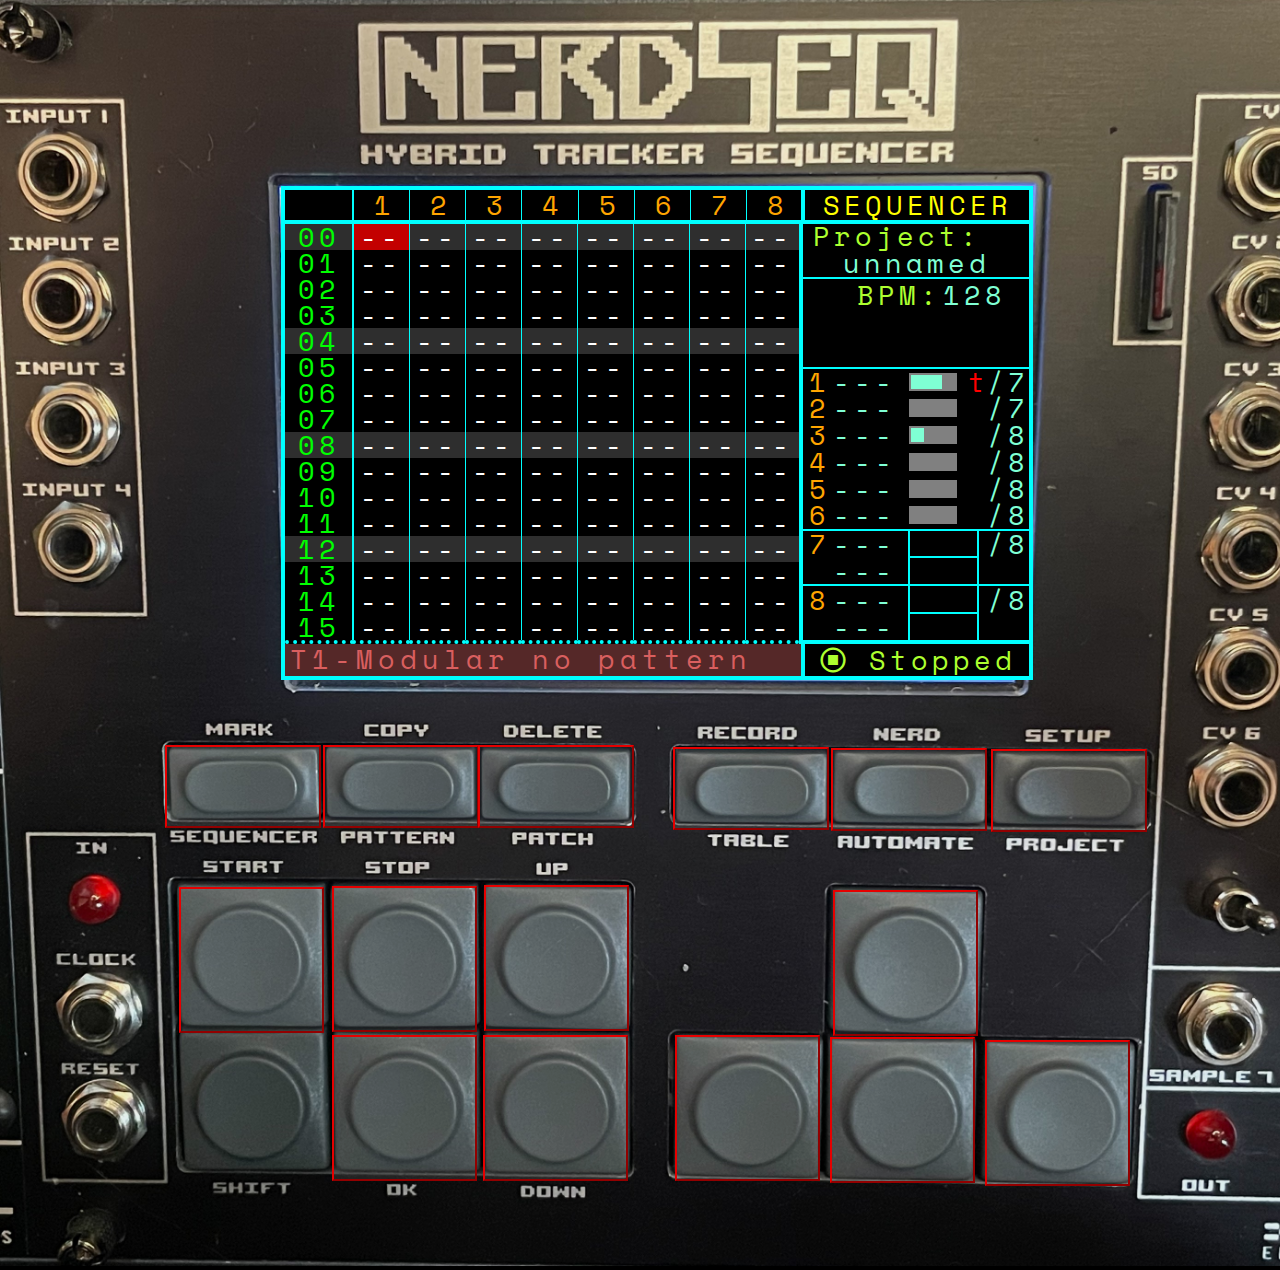
==== commit c6227a45: "System menu now scrolling and almost all done. Only problem is that for systemMenu the string "<<<<<" ====
--- a/index.html
+++ b/index.html
@@ -325,8 +325,7 @@
   <!--------------------------------------------------------------------------------->
   <!-- the System Menu (for the "Setup" button) -->
   <!--------------------------------------------------------------------------------->
-  <div id='systemMenu' class='virtualScreenContainer menuContainer'>
-    <table class='virtualScreen menu'>
+  <div id='systemMenu' class='virtualScreenContainer menuContainer'><table class='virtualScreen menu'>
       <tr class='titleRow'>
         <td class='screenTitle' colspan=2>System Parameters Menu</td>
       </tr>
--- a/css/colors.css
+++ b/css/colors.css
@@ -15,7 +15,7 @@
   --selectedBackgroundColor: rgb(195, 0, 0);
   --trackHeaderColor: orange;
   --rowHeaderColor: lime;
-  --helpColor: silver;
+  --helpColor: #d95f5f;
   --helpBackgroundColor: rgb(85,40,40);
   --rowHighlightColor: rgb(46, 46, 46);
   --markingBorderColor: red;
--- a/css/allScreens.css
+++ b/css/allScreens.css
@@ -17,34 +17,6 @@
 
   /* So that can specify borders for entire rows in the table */
   border-collapse: collapse;
-}
-
-/* For all menus */
-.menu {
-  border: 4px solid var(--menuBorderColor);
-
-  background-color: var(--menuBackgroundColor);
-}
-
-/* For strange reason need to specify border color for rows of menus explicitly */
-.menu tr {
-  border-color: var(--menuBorderColor) !important;
-}
-
-.menuContainer .menu {
-  /* center the menu within the div */
-  margin-left: auto;
-  margin-right: auto;
-}
-
-.menuContainer {
-  /* For menus still displaying the previous window. But grey it out */
-  background-color: rgb(0,0,0,0.6);
-}
-
-/* For highlighting menu row of currently selected item */
-.menuSelectedItem {
-  background-color: var(--menuSelectedItemBackgroundColor);
 }
 
 /* For the symbols like play/stop/record need to adjust how they are displayed 
--- a/css/allMenus.css
+++ b/css/allMenus.css
@@ -1,12 +1,35 @@
 /* css for all the menus */
 
-
+/* The menus are in divs called menuContainer so that can cover up the existing screen */
 .menuContainer {
     /* Want menus to be on top of other screens no matter what order they were created */
     z-index: 50;
+
+    /* For menus still displaying the previous window. But grey it out */
+    background-color: rgb(0,0,0,0.6);
 }
 
-.menuContainer .screenTitle  {
+.menu {
+  border: 4px solid var(--menuBorderColor);
+
+  background-color: var(--menuBackgroundColor);
+
+  /* center the menu within the div */
+  margin-left: auto;
+  margin-right: auto;
+}
+
+/* For strange reason need to specify border color for rows of menus explicitly */
+.menu tr {
+  border-color: var(--menuBorderColor) !important;
+}
+
+/* For highlighting menu row of currently selected item */
+.menuSelectedItem {
+  background-color: var(--menuSelectedItemBackgroundColor);
+}
+
+.menu .screenTitle  {
     padding-left: 5px;
     padding-right: 5px;
 
@@ -15,44 +38,52 @@
     border-color: var(--menuBorderColor);
 }
 
-.menuContainer .endOfGroup{
+.menu .endOfGroup{
     border-bottom: 1px solid;    
 }
 
 /* projectLabel is special case where don't want border */
-.menuContainer #projectLabel {
+.menu #projectLabel {
     border-right: 0px;
 }
 
-.menuContainer tr {
+.menu tr {
   /* to get all rows to have small height */
   line-height: 24px;
 }
 
-.menuContainer .editableTd {
+.menu .editableTd {
     /* To make the .editable elements have proper height when using selected color need to hide the overflow */
     overflow: hidden;
+    
+    /* Set width to what is needed for "Close Menu" so that right column doesn't resize when scrolling */
+    width: 217px;
 }
 
-.menuContainer .editable {
+.menu .editable {
     /* Having bit of horizontal padding makes it look much nicer */
     padding-left: 8px;
     padding-right: 2px;
 }
 
-.menuContainer .helpRow{
+.menu .helpRow{
     border-top: 3px solid;
     /* So help row takes proper height even when no info to display */
     height: 32px;
 }
 
-.menuContainer #projectLabelId {
+.menu #projectLabelId {
     border-right: 3px solid var(--menuBorderColor);
 }
 
-.menuContainer .label {
+.menu .label {
     padding-left: 8px;
     padding-right: 4px;
 
     border-right: 1px solid var(--menuBorderColor);
 }
+
+/* Just for the systemMenu */
+#systemMenu .menu {
+    width: 701px;
+}